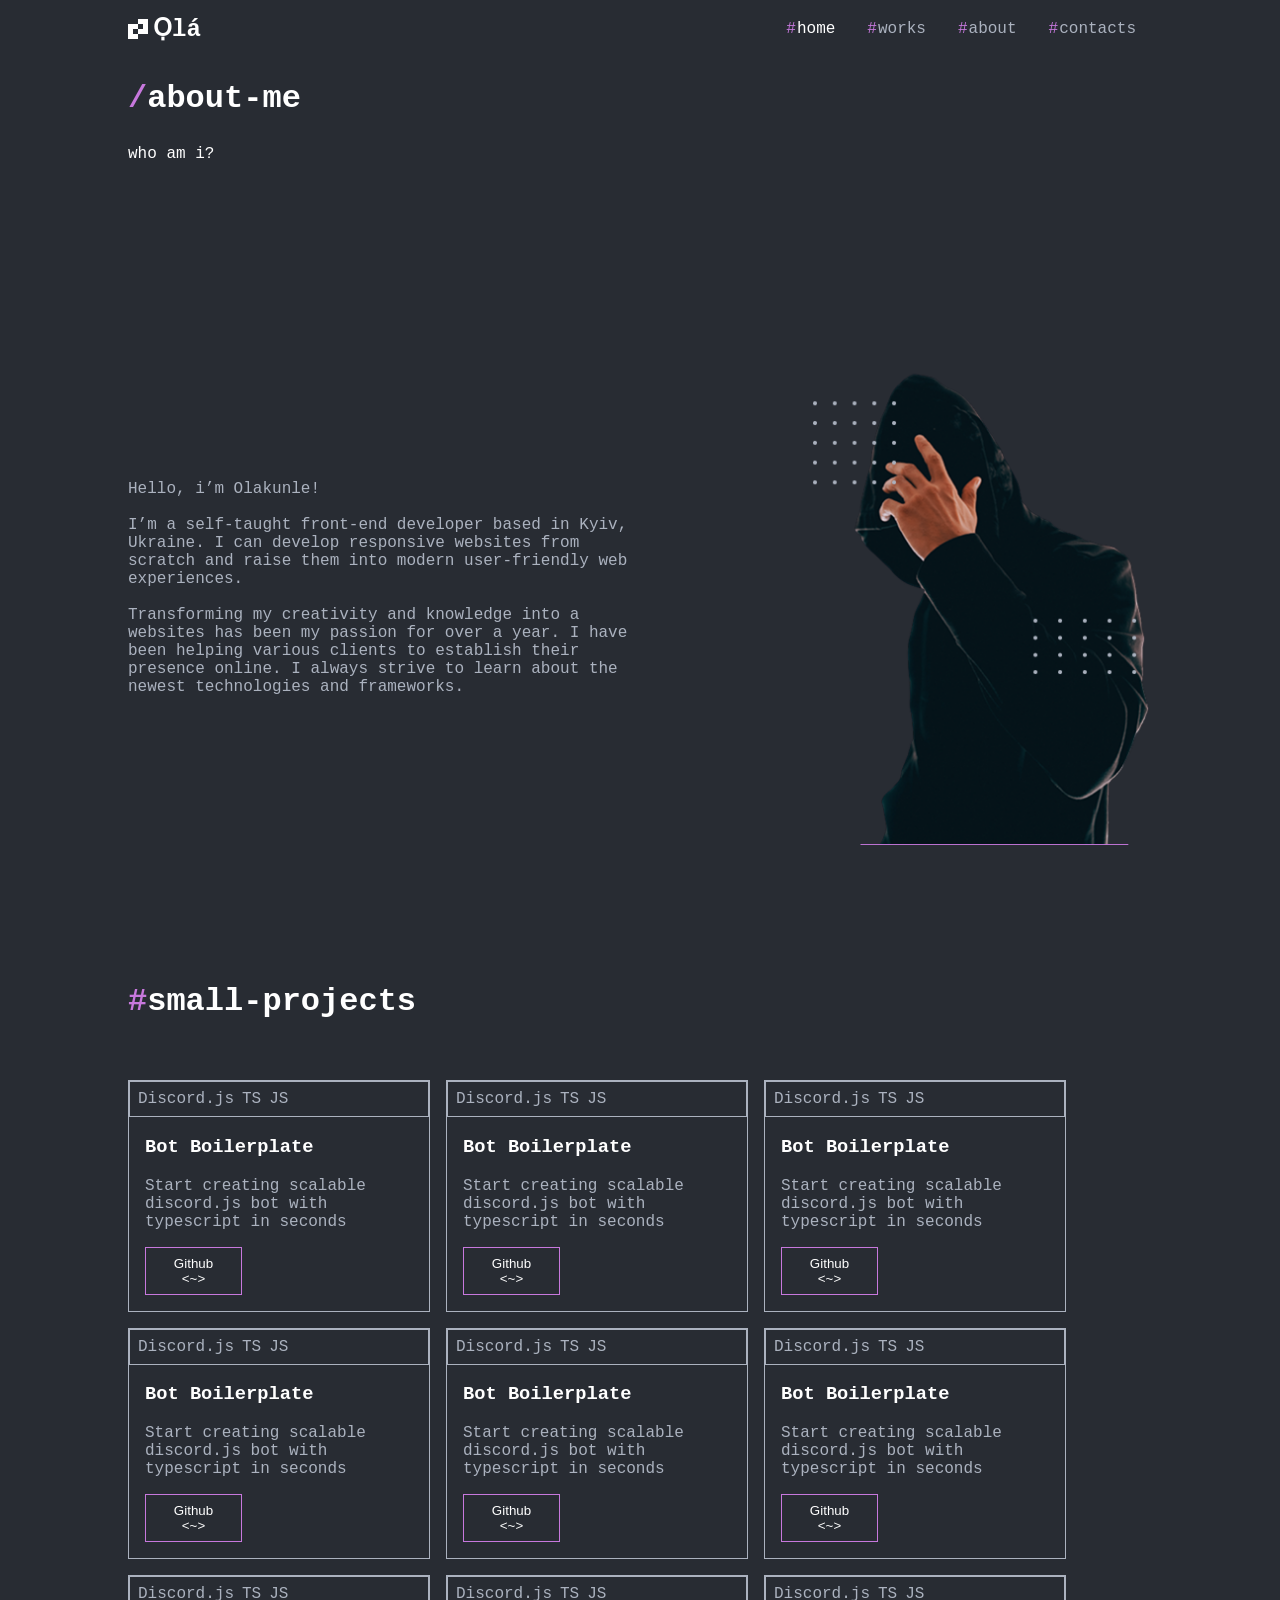
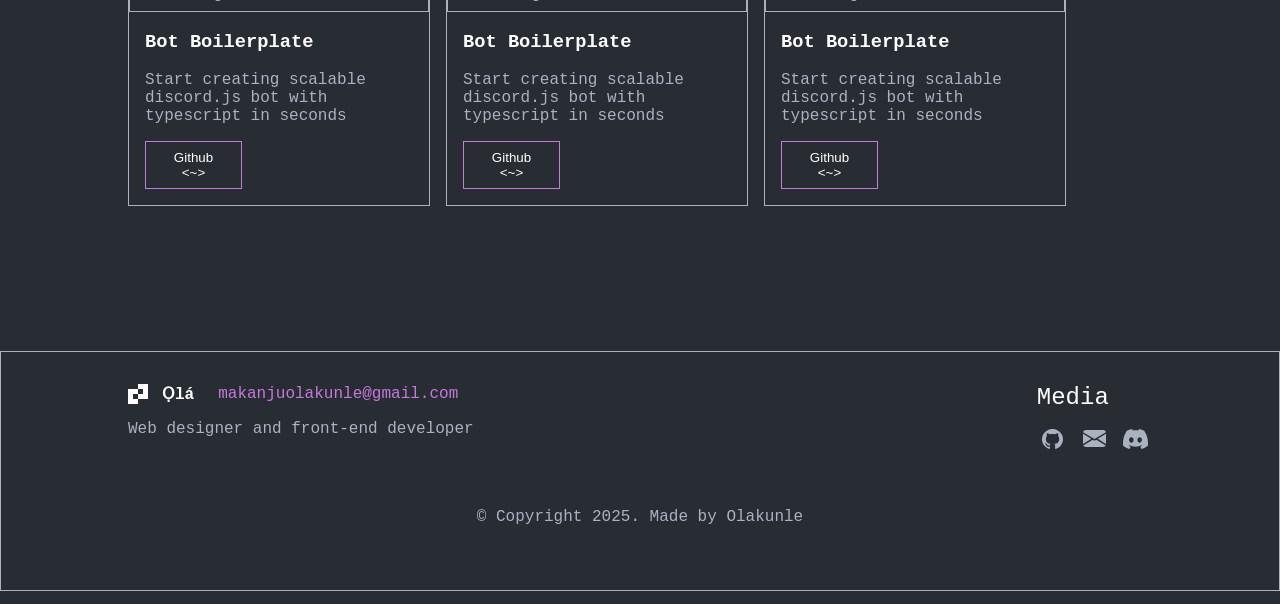
==== about.html @ 8b03ff32 "added works, about and contact page respectively" ====
<!DOCTYPE html>
<html lang="en">
<head>
    <meta charset="UTF-8">
    <meta name="viewport" content="width=device-width, initial-scale=1.0">
    <title>My Projects</title>
    <link rel="stylesheet" href="global.css" />
    <link rel="stylesheet" href="theme.css" />
    <link rel="stylesheet" href="style.css" />
</head>
<body>
    <header>
        <nav class="navbar">
            <div class="logo-wrapper">
                <img src="assets/logo.svg" alt="website-logo" class="logo-img"/>
                <h1 class="logo">Ọlá</h1>
            </div>
            <ul class="nav-list">
                <li class="nav-item"><a href="index.html" class="nav-link">home</a></li>
                <li class="nav-item"><a href="works.html" class="nav-link">works</a></li>
                <li class="nav-item"><a href="about.html" class="nav-link">about</a></li>
                <li class="nav-item"><a href="contacts.html" class="nav-link">contacts</a></li>
            </ul>
        </nav>
    </header>
    <main>
        <div class="main-container">
            <section class="projects">
                <div class="works">
                    <h2>about-me</h2>
                    <p>who am i?</p>
                </div>
            </section>
            <section class="about">
                <div class="about-content">
                    <div class="about-text">
                        <p>Hello, i’m Olakunle!
                        <br><br>
                        I’m a self-taught front-end developer based in Kyiv, Ukraine. I can develop responsive websites from scratch and raise them into modern user-friendly web experiences. 
                        <br><br>
                        Transforming my creativity and knowledge into a websites has been my passion for over a year. I have been helping various clients to establish their presence online. I always strive to learn about the newest technologies and frameworks.
                        </p>
                    </div>
                    <img src="assets/about.png" alt="dev image" />
                </div>
            </section>
            <section class="skills">
                <div class="completed-projects-header">
                    <h2>small-projects</h2>
                </div>
                <div class="skills-content">
                    <div class="small-skills-cards">
                        <div class="skill-group">
                            <div class="skill-category">
                                <div class="small-category">
                                    <ul>
                                        <li>Discord.js</li>
                                        <li>TS</li>
                                        <li>JS</li>
                                    </ul>
                                </div>
                                <div class="small-category-header">
                                    <h3>Bot Boilerplate</h3>
                                    <p>Start creating scalable discord.js bot with typescript in seconds</p>
                                </div>
                                <div class="project-links-button">
                                    <button><a href="#">Github <~> </a></button>
                                </div>
                            </div>
                        </div>
                        <div class="skill-group">
                            <div class="skill-category">
                                <div class="small-category">
                                    <ul>
                                        <li>Discord.js</li>
                                        <li>TS</li>
                                        <li>JS</li>
                                    </ul>
                                </div>
                                <div class="small-category-header">
                                    <h3>Bot Boilerplate</h3>
                                    <p>Start creating scalable discord.js bot with typescript in seconds</p>
                                </div>
                                <div class="project-links-button">
                                    <button><a href="#">Github <~> </a></button>
                                </div>
                            </div>
                        </div>
                        <div class="skill-group">
                            <div class="skill-category">
                                <div class="small-category">
                                    <ul>
                                        <li>Discord.js</li>
                                        <li>TS</li>
                                        <li>JS</li>
                                    </ul>
                                </div>
                                <div class="small-category-header">
                                    <h3>Bot Boilerplate</h3>
                                    <p>Start creating scalable discord.js bot with typescript in seconds</p>
                                </div>
                                <div class="project-links-button">
                                    <button><a href="#">Github <~> </a></button>
                                </div>
                            </div>
                        </div>
                        <div class="skill-group">
                            <div class="skill-category">
                                <div class="small-category">
                                    <ul>
                                        <li>Discord.js</li>
                                        <li>TS</li>
                                        <li>JS</li>
                                    </ul>
                                </div>
                                <div class="small-category-header">
                                    <h3>Bot Boilerplate</h3>
                                    <p>Start creating scalable discord.js bot with typescript in seconds</p>
                                </div>
                                <div class="project-links-button">
                                    <button><a href="#">Github <~> </a></button>
                                </div>
                            </div>
                        </div>
                        <div class="skill-group">
                            <div class="skill-category">
                                <div class="small-category">
                                    <ul>
                                        <li>Discord.js</li>
                                        <li>TS</li>
                                        <li>JS</li>
                                    </ul>
                                </div>
                                <div class="small-category-header">
                                    <h3>Bot Boilerplate</h3>
                                    <p>Start creating scalable discord.js bot with typescript in seconds</p>
                                </div>
                                <div class="project-links-button">
                                    <button><a href="#">Github <~> </a></button>
                                </div>
                            </div>
                        </div>
                        <div class="skill-group">
                            <div class="skill-category">
                                <div class="small-category">
                                    <ul>
                                        <li>Discord.js</li>
                                        <li>TS</li>
                                        <li>JS</li>
                                    </ul>
                                </div>
                                <div class="small-category-header">
                                    <h3>Bot Boilerplate</h3>
                                    <p>Start creating scalable discord.js bot with typescript in seconds</p>
                                </div>
                                <div class="project-links-button">
                                    <button><a href="#">Github <~> </a></button>
                                </div>
                            </div>
                        </div>
                        <div class="skill-group">
                            <div class="skill-category">
                                <div class="small-category">
                                    <ul>
                                        <li>Discord.js</li>
                                        <li>TS</li>
                                        <li>JS</li>
                                    </ul>
                                </div>
                                <div class="small-category-header">
                                    <h3>Bot Boilerplate</h3>
                                    <p>Start creating scalable discord.js bot with typescript in seconds</p>
                                </div>
                                <div class="project-links-button">
                                    <button><a href="#">Github <~> </a></button>
                                </div>
                            </div>
                        </div>
                        <div class="skill-group">
                            <div class="skill-category">
                                <div class="small-category">
                                    <ul>
                                        <li>Discord.js</li>
                                        <li>TS</li>
                                        <li>JS</li>
                                    </ul>
                                </div>
                                <div class="small-category-header">
                                    <h3>Bot Boilerplate</h3>
                                    <p>Start creating scalable discord.js bot with typescript in seconds</p>
                                </div>
                                <div class="project-links-button">
                                    <button><a href="#">Github <~> </a></button>
                                </div>
                            </div>
                        </div>
                        <div class="skill-group">
                            <div class="skill-category">
                                <div class="small-category">
                                    <ul>
                                        <li>Discord.js</li>
                                        <li>TS</li>
                                        <li>JS</li>
                                    </ul>
                                </div>
                                <div class="small-category-header">
                                    <h3>Bot Boilerplate</h3>
                                    <p>Start creating scalable discord.js bot with typescript in seconds</p>
                                </div>
                                <div class="project-links-button">
                                    <button><a href="#">Github <~> </a></button>
                                </div>
                            </div>
                        </div>
                    </div>
                </div>
            </section>
        </div>
    </main>
    <footer>
        <div class="footer-container">
            <div class="footer-content">
                <div class="footer-info">
                    <div class="footer-logo-wrapper">
                        <div class="footer-logo">
                            <img src="assets/logo.svg" alt="site logo" class="logo-img" />
                            <h4>Ọlá</h4>
                        </div>
                        <a href="mailto:makanjuolakunle@gmail.com">makanjuolakunle@gmail.com</a>
                    </div>
                    <p>Web designer and front-end developer</p>
                </div>
                <div class="footer-media">
                    <h3>Media</h3>
                    <a href="https://github.com/Macrichie"><img src="assets/Github.svg" alt="github image" /></a>
                    <a href="mailto:makanjuolakunle@gmail.com"><img src="assets/Email.svg" alt="email image" /></a>
                    <a href="https://discord.com/Ola#4477"><img src="assets/Discord.svg" alt="discord image" /></a>
                </div>
            </div>
            <p class="copyright">© Copyright 2025. Made by Olakunle</p>
        </div>
    </footer>
</body>
</html>
---- global.css ----
body {
    font-family: "Fira Code", monospace;
    margin: 0;
    background-color: var(--background);
}

h1, h2, h3, h4, h5, h6 {
    color: var(--white);
}

h2 {
    font-size: 32px;
}

p {
    color: var(--gray);
}

ul {
    list-style: none;
}

button {
    background-color: transparent;
    border: 1px solid var(--primary);
    color: var(--white);
    padding: 8px 16px;
    cursor: pointer;
    transition: background-color 0.5s ease;
}

button:hover {
    background-color: var(--primary);
}

a { 
    color: var(--white);
    text-decoration: none;
}
---- theme.css ----
:root {
    --primary: #C778DD;
    --gray: #ABB2BF;
    --background: #282C33;
    --white: #FFFFFF;
}
---- style.css ----
header {
    position: fixed; /* Sticks to the viewport */
    top: 0;          /* Positions at the top */
    width: 100%;     /* Full width */
    z-index: 100;    /* Ensures it's on top */
    background-color: var(--background); /* maintain the background-color */
    height: 60px;
    padding-top: 14px; 
}

section-header {
    padding-top: 32px;
    padding-bottom: 8px;
}

.navbar {
    display: flex;
    justify-content: space-between;
    align-items: center;
    max-width: 1024px;
    margin: 0 auto;
}

.logo-wrapper {
    display: flex;
    align-items: center;
}

.logo-img {
    width: 20px;
    height: 20px;
    margin-right: 5px;
}

.logo {
    margin: 0;
    font-size: 24px;
}

.nav-list {
    margin: 0;
    padding: 0;
    display: flex;
}

.nav-item {
    margin: 0 16px;
}

.nav-link {
    color: var(--gray);
    text-decoration: none;
}

.nav-link[href="index.html"] {
    color: var(--white);
}

.nav-link::before {
    content: '#';
    color: var(--primary);
    margin-right: 1px;
}

.main-container {
    max-width: 1024px;
    margin: 0 auto;
    display: flex;
    flex-direction: column;
    gap: 112px;
}

.hero {
    display: flex;
    justify-content: space-around;
    align-items: center;
    gap: 18px;
    margin-top: 62px;
}

.hero-content {
    flex: 1;
}

.hero-content h2 {
    font-size: 32px;
}

.hero-content span {
    color: var(--primary);
}

.hero-content p {
    font-size: 24px;
}



.hero-image {
    display: flex;
    flex-direction: column;
    align-items: center;
}


.purple-square {
    width: 16px;
    height: 16px;
    background-color: var(--primary);
}

.portfolio-note-wrapper {
    display: flex;
    align-items: center;
    gap: 10px;
    border: 1px solid var(--gray);
    padding: 8px;
    width: 402px;
}

.portfolio-note {
    font-size: 16px;
    margin: 0;
}

.portfolio-note span{
    color: var(--white);
    font-weight: bold;
}


/* Quote Section */

.quote {
    text-align: center;
    border: 1px solid var(--gray);
    margin: 0 auto;
    position: relative;
}

.quote blockquote {
    color: var(--white);
    font-size: 24px;
    padding: 32px;
    margin: 0;
}

.quote blockquote::before, .quote blockquote::after {
    content: '"';
    position: absolute;
    color: var(--gray);
    font-style: italic;
    top: -20px;
    font-size: 56px;
    font-weight: bold;
    background-image: linear-gradient(var(--background), var(--background));
    background-size: 100% 45%;
    background-repeat: no-repeat;
}

.quote blockquote::before {
    top: -20px;
    left: 20px;
}

.quote blockquote::after {
    top: 73px;
    right: 20px;
}

.quote figcaption {
    position: absolute;
    color: var(--gray);
    font-size: 24px;
    padding: 16px;
    border: 1px solid var(--gray);
    border-top: none;
    right: -1px;
}


/* Social links */

.social-links {
    position: fixed;
    display: flex;
    flex-direction: column;
    align-items: center;
    justify-content: center;
    left: 17px;
    top: 0;
    gap: 8px;
}

.social-links-line {
    width: 1px;
    height: 191px;
    background-color: var(--gray);
}

.social-links ul {
    margin: 0;
    padding: 0;
    display: flex;
    flex-direction: column;
    gap: 8px;
}

/* Projects Section */

.projects {
    display: flex;
    flex-direction: column;
}

.section-header {
    display: flex;
    justify-content: space-between;
    align-items: center;
}

.section-header h2 {
    position: relative;
}

.section-header h2::before {
    content: "#";
    color: var(--primary);
}


.section-header h2::after {
    content: "";
    background-color: var(--primary);
    width: 500px;
    height: 1px;
    position: absolute;
    right: -16px;
    top: 50%;
    transform: translate(100%, -50%);
}

.section-header a {
    color: var(--white);
    text-decoration: underline;
}

.project-cards {
    display: grid;
    grid-template-columns: repeat(3, 1fr);
    gap: 16px;
    align-items: start;
}

.project-card, .project-card img {
    border: 1px solid var(--gray);
}

.project-cards ul {
    display: flex;
    flex-wrap: wrap;
    gap: 8px;
    color: var(--gray);
    border-bottom: 1px solid var(--gray);
    margin: 0;
    padding: 8px;
}

.project-info {
    padding: 16px;
    display: flex;
    flex-direction: column;
    gap: 16px;
}

.project-info h3 {
    font-size: 24px;
    margin: 0;
}

.project-info p {
    margin: 0;
}


/* Skills */
.skills {
    display: flex;
    flex-direction: column;
    gap: 12px;
}

.skills-content {
    display: flex;
    justify-content: space-between;
}

.skills-cards {
    display: flex;
    gap: 16px;
}

.skill-group {
    display: flex;
    flex-direction: column;
    gap: 16px;
}

.skill-category {
    border: 1px solid var(--gray);
    max-width: 300px;
    min-width: 200px;
}

.skill-category h4 {
    margin: 0;
    padding: 8px;
    border: 1px solid var(--gray);
}

.skill-category ul {
    display: flex;
    flex-wrap: wrap;
    padding: 8px;
    gap: 8px;
    color: var(--gray);
    margin: 0;
}

/* About section */
.about-content {
    display: flex;
    align-items: center;
    justify-content: space-between;
}

.about-text {
    max-width: 515px;
}

.about-text p {
    margin-bottom: 27px;
}

.about-content img {
    max-width: 339px;
    animation:  upAndDownAnimation 4s ease-in-out infinite;
}

@keyframes upAndDownAnimation {
    0%, 100% {
        transform: translateY(0);
    }
    50% {
        transform: translateY(-20px);
    }
}


/* Contact section */

.contact-content {
    display: flex;
    justify-content: space-between;
    margin-top: 45px;
}

.contact-content p {
    max-width: 505px;
    margin-top: 0;
}

.contacts-card {
    border: 1px solid var(--gray);
    padding: 16px;
}

.contacts-card h4 {
    margin-top: 0;
    margin-bottom: 16px;
    font-weight: 600;
}

.contact {
    color: var(--gray);
    display: flex;
    gap: 9px;
    align-items: center;
    margin-bottom: 8px;
}

/* Footer section */

footer {
    border: 1px solid var(--gray);
    padding: 32px 0;
    margin-top: 145px;
}

.footer-container {
    max-width: 1024px;
    margin: 0 auto;
}

.footer-content {
    display: flex;
    justify-content: space-between;
}

.footer-logo {
    display: flex;
    align-items: center;
    gap: 9px;
}

.footer-logo h4 {
    margin: 0;
}

.footer-logo-wrapper {
    display: flex;
    align-items: center;
    gap: 24px;
}

.footer-logo-wrapper  a {
    color: var(--primary);
    transition: color 0.5s ease-in;
}

.footer-logo-wrapper  a:hover {
    color: var(--white);
    font-weight: 500;
}

.footer-media h3 {
    margin-bottom: 12px;
    margin-top: 0;
    font-size: 24px;
    font-weight: 500;
}

.copyright {
    text-align: center;
    margin: 48px 0 32px 0;
}


/* Works page */
.works {
    display: flex;
    flex-direction: column;
    gap: 14px;
    margin-top: 53px;
}

.works h2 {
    margin-bottom: 14px;
}

.works h2::before {
    content: "/";
    color: var(--primary);
}

.works p {
    font-size: 16px;
    color: var(--white);
    margin-top: 0;
    margin-bottom: 68px;
}

.completed-projects-header h2 {
    margin-bottom: 48px;
}

.completed-projects-header h2::before {
    content: "#";
    color: var(--primary);
}

.small-category {
    max-width: 300px;
    min-width: 200px;
}
.small-category ul {
    display: flex;
    flex-wrap: wrap;
    padding: 8px;
    gap: 8px;
    color: var(--gray);
    margin: 0;
    border: 1px solid var(--gray);
}

.small-category-header {
    margin: 16px;
    max-width: 300px;
    min-width: 200px;
}

.small-category-header h4{
    color: var(--white);
    margin: 0;
    padding: 8px;
    font-size: 24px;
}

.project-links-button {
    margin: 16px 187px 16px 16px;
    display: flex;
    justify-content: space-between;
    align-items: center;
}

.small-skills-cards {
    display: grid;
    grid-template-columns: repeat(3, 1fr);
    gap: 16px;
    align-items: start;
}


/* About Page */
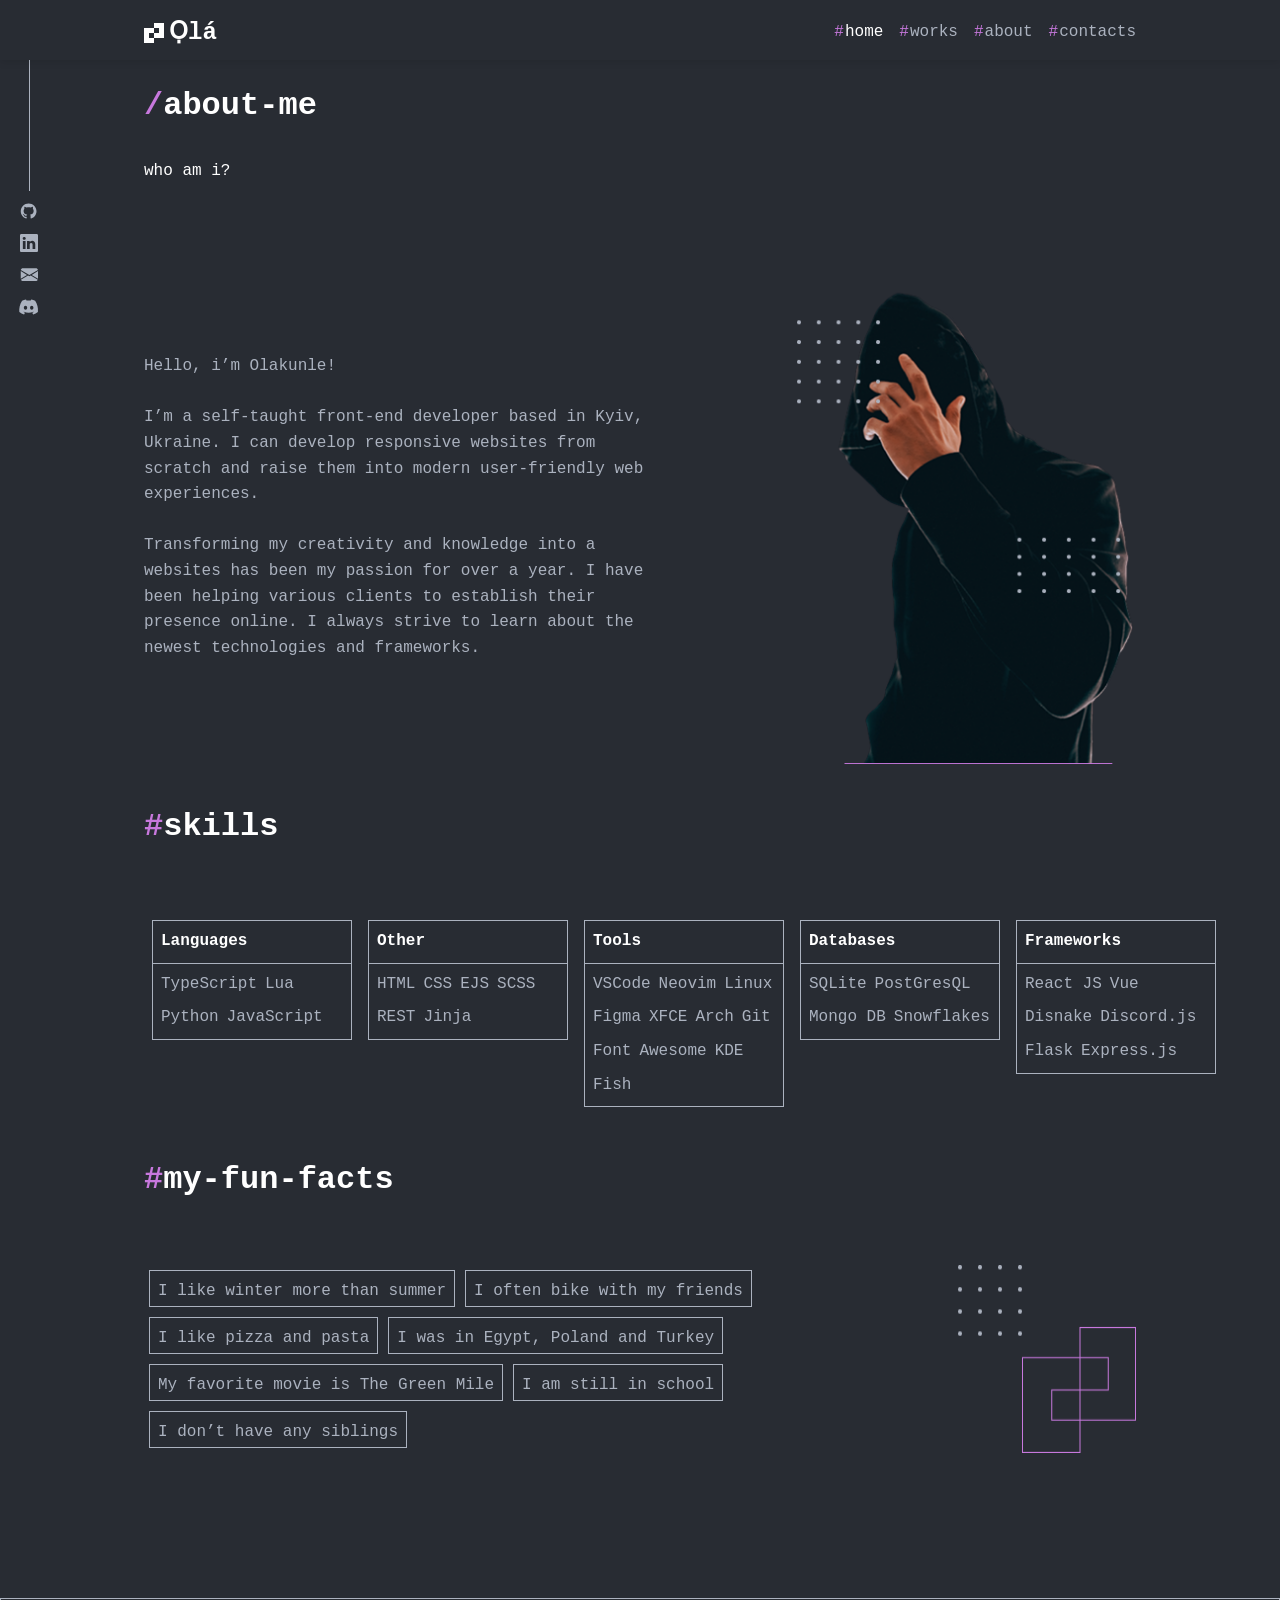
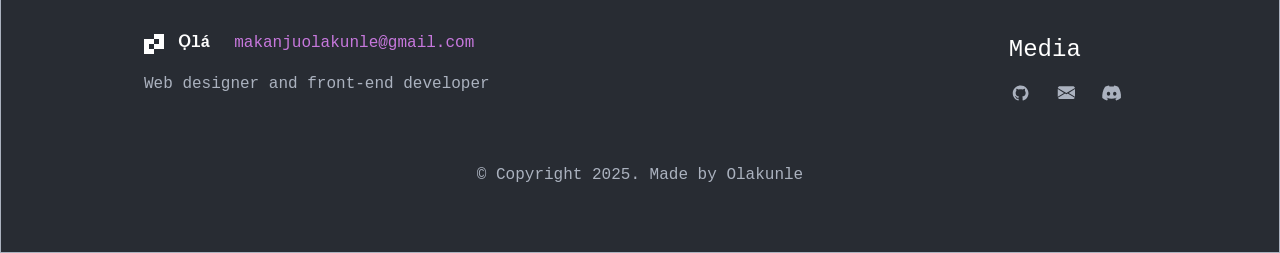
==== commit ea8d35f5: "Completed works, about, contacts page and their respective CSS." ====
--- a/about.html
+++ b/about.html
@@ -23,8 +23,17 @@
             </ul>
         </nav>
     </header>
+    <div class="social-links">
+        <div class="social-links-line"></div>
+        <ul>
+            <li><a href="#"><img src="assets/Github.svg" alt="Github icon" /></a></li>
+            <li><a href="#"><img src="assets/Linkedin.svg" alt="Github icon" /></a></li>
+            <li><a href="#"><img src="assets/Email.svg" alt="Github icon" /></a></li>
+            <li><a href="#"><img src="assets/Discord.svg" alt="Discord icon" /></a></li>
+        </ul>
+    </div>
     <main>
-        <div class="main-container">
+        <div class="about-main-container">
             <section class="projects">
                 <div class="works">
                     <h2>about-me</h2>
@@ -46,173 +55,106 @@
             </section>
             <section class="skills">
                 <div class="completed-projects-header">
-                    <h2>small-projects</h2>
+                    <h2>skills</h2>
                 </div>
-                <div class="skills-content">
-                    <div class="small-skills-cards">
+                <div class="about-skills-content">
+                    <div class="about-skills-cards">
                         <div class="skill-group">
-                            <div class="skill-category">
-                                <div class="small-category">
-                                    <ul>
-                                        <li>Discord.js</li>
-                                        <li>TS</li>
-                                        <li>JS</li>
-                                    </ul>
-                                </div>
-                                <div class="small-category-header">
-                                    <h3>Bot Boilerplate</h3>
-                                    <p>Start creating scalable discord.js bot with typescript in seconds</p>
-                                </div>
-                                <div class="project-links-button">
-                                    <button><a href="#">Github <~> </a></button>
-                                </div>
+                            <div class="about-skill-category">
+                                <h4>Languages</h4>
+                                <ul>
+                                    <li>TypeScript</li>
+                                    <li>Lua</li>
+                                    <li>Python</li>
+                                    <li>JavaScript</li>
+                                </ul>
                             </div>
                         </div>
                         <div class="skill-group">
-                            <div class="skill-category">
-                                <div class="small-category">
-                                    <ul>
-                                        <li>Discord.js</li>
-                                        <li>TS</li>
-                                        <li>JS</li>
-                                    </ul>
-                                </div>
-                                <div class="small-category-header">
-                                    <h3>Bot Boilerplate</h3>
-                                    <p>Start creating scalable discord.js bot with typescript in seconds</p>
-                                </div>
-                                <div class="project-links-button">
-                                    <button><a href="#">Github <~> </a></button>
-                                </div>
+                            <div class="about-skill-category">
+                                <h4>Other</h4>
+                                <ul>
+                                    <li>HTML</li>
+                                    <li>CSS</li>
+                                    <li>EJS</li>
+                                    <li>SCSS</li>
+                                    <li>REST</li>
+                                    <li>Jinja</li>
+                                </ul>
                             </div>
                         </div>
                         <div class="skill-group">
-                            <div class="skill-category">
-                                <div class="small-category">
-                                    <ul>
-                                        <li>Discord.js</li>
-                                        <li>TS</li>
-                                        <li>JS</li>
-                                    </ul>
-                                </div>
-                                <div class="small-category-header">
-                                    <h3>Bot Boilerplate</h3>
-                                    <p>Start creating scalable discord.js bot with typescript in seconds</p>
-                                </div>
-                                <div class="project-links-button">
-                                    <button><a href="#">Github <~> </a></button>
-                                </div>
+                            <div class="about-skill-category">
+                                <h4>Tools</h4>
+                                <ul>
+                                    <li>VSCode</li>
+                                    <li>Neovim</li>
+                                    <li>Linux</li>
+                                    <li>Figma</li>
+                                    <li>XFCE</li>
+                                    <li>Arch</li>
+                                    <li>Git</li>
+                                    <li>Font</li>
+                                    <li>Awesome</li>
+                                    <li>KDE</li>
+                                    <li>Fish</li>
+                                </ul>
                             </div>
                         </div>
                         <div class="skill-group">
-                            <div class="skill-category">
-                                <div class="small-category">
-                                    <ul>
-                                        <li>Discord.js</li>
-                                        <li>TS</li>
-                                        <li>JS</li>
-                                    </ul>
-                                </div>
-                                <div class="small-category-header">
-                                    <h3>Bot Boilerplate</h3>
-                                    <p>Start creating scalable discord.js bot with typescript in seconds</p>
-                                </div>
-                                <div class="project-links-button">
-                                    <button><a href="#">Github <~> </a></button>
-                                </div>
+                            <div class="about-skill-category">
+                                <h4>Databases</h4>
+                                <ul>
+                                    <li>SQLite</li>
+                                    <li>PostGresQL</li>
+                                    <li>Mongo DB</li>
+                                    <li>Snowflakes</li>
+                                </ul>
                             </div>
                         </div>
                         <div class="skill-group">
-                            <div class="skill-category">
-                                <div class="small-category">
-                                    <ul>
-                                        <li>Discord.js</li>
-                                        <li>TS</li>
-                                        <li>JS</li>
-                                    </ul>
-                                </div>
-                                <div class="small-category-header">
-                                    <h3>Bot Boilerplate</h3>
-                                    <p>Start creating scalable discord.js bot with typescript in seconds</p>
-                                </div>
-                                <div class="project-links-button">
-                                    <button><a href="#">Github <~> </a></button>
-                                </div>
-                            </div>
-                        </div>
-                        <div class="skill-group">
-                            <div class="skill-category">
-                                <div class="small-category">
-                                    <ul>
-                                        <li>Discord.js</li>
-                                        <li>TS</li>
-                                        <li>JS</li>
-                                    </ul>
-                                </div>
-                                <div class="small-category-header">
-                                    <h3>Bot Boilerplate</h3>
-                                    <p>Start creating scalable discord.js bot with typescript in seconds</p>
-                                </div>
-                                <div class="project-links-button">
-                                    <button><a href="#">Github <~> </a></button>
-                                </div>
-                            </div>
-                        </div>
-                        <div class="skill-group">
-                            <div class="skill-category">
-                                <div class="small-category">
-                                    <ul>
-                                        <li>Discord.js</li>
-                                        <li>TS</li>
-                                        <li>JS</li>
-                                    </ul>
-                                </div>
-                                <div class="small-category-header">
-                                    <h3>Bot Boilerplate</h3>
-                                    <p>Start creating scalable discord.js bot with typescript in seconds</p>
-                                </div>
-                                <div class="project-links-button">
-                                    <button><a href="#">Github <~> </a></button>
-                                </div>
-                            </div>
-                        </div>
-                        <div class="skill-group">
-                            <div class="skill-category">
-                                <div class="small-category">
-                                    <ul>
-                                        <li>Discord.js</li>
-                                        <li>TS</li>
-                                        <li>JS</li>
-                                    </ul>
-                                </div>
-                                <div class="small-category-header">
-                                    <h3>Bot Boilerplate</h3>
-                                    <p>Start creating scalable discord.js bot with typescript in seconds</p>
-                                </div>
-                                <div class="project-links-button">
-                                    <button><a href="#">Github <~> </a></button>
-                                </div>
-                            </div>
-                        </div>
-                        <div class="skill-group">
-                            <div class="skill-category">
-                                <div class="small-category">
-                                    <ul>
-                                        <li>Discord.js</li>
-                                        <li>TS</li>
-                                        <li>JS</li>
-                                    </ul>
-                                </div>
-                                <div class="small-category-header">
-                                    <h3>Bot Boilerplate</h3>
-                                    <p>Start creating scalable discord.js bot with typescript in seconds</p>
-                                </div>
-                                <div class="project-links-button">
-                                    <button><a href="#">Github <~> </a></button>
-                                </div>
+                            <div class="about-skill-category">
+                                <h4>Frameworks</h4>
+                                <ul>
+                                    <li>React JS</li>
+                                    <li>Vue</li>
+                                    <li>Disnake</li>
+                                    <li>Discord.js</li>
+                                    <li>Flask</li>
+                                    <li>Express.js</li>
+                                </ul>
                             </div>
                         </div>
                     </div>
+                </div>
+                <div class="completed-projects-header">
+                    <h2>my-fun-facts</h2>
+                </div>
+                <div class="about-funfacts-section">
+                    <div class="about-funfacts-cards">
+                        <div class="about-fun-facts">
+                            <p>I like winter more than summer</p>
+                        </div>
+                        <div class="about-fun-facts">
+                            <p>I often bike with my friends</p>
+                        </div>
+                        <div class="about-fun-facts">
+                            <p>I like pizza and pasta</p>
+                        </div>
+                        <div class="about-fun-facts">
+                            <p>I was in Egypt, Poland and Turkey</p>
+                        </div>
+                        <div class="about-fun-facts">
+                            <p>My favorite movie is The Green Mile</p>
+                        </div>
+                        <div class="about-fun-facts">
+                            <p>I am still in school</p>
+                        </div>
+                        <div class="about-fun-facts">
+                            <p>I don’t have any siblings</p>
+                        </div>
+                    </div>
+                    <img src="assets/fun-facts.png" alt="square image" >
                 </div>
             </section>
         </div>
--- a/global.css
+++ b/global.css
@@ -1,7 +1,13 @@
+* {
+    box-sizing: border-box;
+}
+
 body {
     font-family: "Fira Code", monospace;
     margin: 0;
     background-color: var(--background);
+    color: var(--gray);
+    line-height: 1.6;
 }
 
 h1, h2, h3, h4, h5, h6 {
@@ -26,14 +32,36 @@
     color: var(--white);
     padding: 8px 16px;
     cursor: pointer;
-    transition: background-color 0.5s ease;
+    transition: all 0.3s ease;
+    font-family: "Fira Code", monospace;
+    font-size: 16px;
 }
 
 button:hover {
     background-color: var(--primary);
+    transform: translateY(-2px);
+}
+
+button:active {
+    transform: translateY(0);
+}
+
+button:focus {
+    outline: 2px solid var(--primary);
+    outline-offset: 2px;
 }
 
 a { 
     color: var(--white);
     text-decoration: none;
+    transition: color 0.3s ease;
+}
+
+a:hover {
+    color: var(--primary);
+}
+
+a:focus {
+    outline: 2px solid var(--primary);
+    outline-offset: 2px;
 }
--- a/style.css
+++ b/style.css
@@ -1,14 +1,15 @@
 header {
-    position: fixed; /* Sticks to the viewport */
-    top: 0;          /* Positions at the top */
-    width: 100%;     /* Full width */
-    z-index: 100;    /* Ensures it's on top */
-    background-color: var(--background); /* maintain the background-color */
+    position: fixed;
+    top: 0;
+    width: 100%;
+    z-index: 100;
+    background-color: var(--background);
     height: 60px;
-    padding-top: 14px; 
-}
-
-section-header {
+    padding-top: 14px;
+    box-shadow: 0 2px 8px rgba(0, 0, 0, 0.1);
+}
+
+.section-header {
     padding-top: 32px;
     padding-bottom: 8px;
 }
@@ -19,6 +20,18 @@
     align-items: center;
     max-width: 1024px;
     margin: 0 auto;
+    padding: 0 16px;
+}
+
+@media (max-width: 768px) {
+    .navbar {
+        flex-wrap: wrap;
+    }
+    
+    .nav-list {
+        flex-wrap: wrap;
+        gap: 8px;
+    }
 }
 
 .logo-wrapper {
@@ -41,15 +54,22 @@
     margin: 0;
     padding: 0;
     display: flex;
-}
-
-.nav-item {
+    gap: 16px;
+}
+
+/* .nav-item {
     margin: 0 16px;
-}
+} */
 
 .nav-link {
     color: var(--gray);
     text-decoration: none;
+    transition: color 0.3s ease;
+    position: relative;
+}
+
+.nav-link:hover {
+    color: var(--white);
 }
 
 .nav-link[href="index.html"] {
@@ -68,6 +88,13 @@
     display: flex;
     flex-direction: column;
     gap: 112px;
+    padding: 0 16px;
+}
+
+@media (max-width: 768px) {
+    .main-container {
+        gap: 64px;
+    }
 }
 
 .hero {
@@ -78,12 +105,34 @@
     margin-top: 62px;
 }
 
+@media (max-width: 768px) {
+    .hero {
+        flex-direction: column;
+        text-align: center;
+    }
+    
+    .hero-image {
+        margin-top: 32px;
+    }
+}
+
 .hero-content {
     flex: 1;
 }
 
 .hero-content h2 {
     font-size: 32px;
+    line-height: 1.2;
+}
+
+@media (max-width: 768px) {
+    .hero-content h2 {
+        font-size: 24px;
+    }
+    
+    .hero-content p {
+        font-size: 18px;
+    }
 }
 
 .hero-content span {
@@ -100,6 +149,12 @@
     display: flex;
     flex-direction: column;
     align-items: center;
+    flex: 1;
+}
+
+.hero-image img {
+    max-width: 100%;
+    height: auto;
 }
 
 
@@ -116,6 +171,13 @@
     border: 1px solid var(--gray);
     padding: 8px;
     width: 402px;
+    max-width: 100%;
+}
+
+@media (max-width: 768px) {
+    .portfolio-note-wrapper {
+        width: 100%;
+    }
 }
 
 .portfolio-note {
@@ -136,6 +198,7 @@
     border: 1px solid var(--gray);
     margin: 0 auto;
     position: relative;
+    max-width: 100%;
 }
 
 .quote blockquote {
@@ -143,6 +206,13 @@
     font-size: 24px;
     padding: 32px;
     margin: 0;
+}
+
+@media (max-width: 768px) {
+    .quote blockquote {
+        font-size: 18px;
+        padding: 24px;
+    }
 }
 
 .quote blockquote::before, .quote blockquote::after {
@@ -176,6 +246,15 @@
     border: 1px solid var(--gray);
     border-top: none;
     right: -1px;
+    background-color: var(--background);
+}
+
+@media (max-width: 768px) {
+    .quote figcaption {
+        position: static;
+        border-top: 1px solid var(--gray);
+        margin-top: 16px;
+    }
 }
 
 
@@ -190,6 +269,13 @@
     left: 17px;
     top: 0;
     gap: 8px;
+    z-index: 50;
+}
+
+@media (max-width: 768px) {
+    .social-links {
+        display: none;
+    }
 }
 
 .social-links-line {
@@ -206,6 +292,107 @@
     gap: 8px;
 }
 
+.social-links ul li a {
+    display: block;
+    transition: transform 0.3s ease;
+}
+
+.social-links ul li a:hover {
+    transform: translateY(-3px);
+}
+
+.social-links ul li a img {
+    width: 24px;
+    height: 24px;
+    display: block;
+}
+
+/* Home page image */
+.front-image {
+  position: absolute;
+  bottom: -10px;      /* pushes image outside container */
+  left: 0%;
+  width: 44px;
+  z-index: 2;
+}
+
+.front-image2 {
+  position: absolute;
+  bottom: -1400px;      /* pushes image outside container */
+  left: 0%;
+  width: 125px;
+  z-index: 1;
+}
+
+.front-image3 {
+  position: absolute;
+  bottom: -1900px;      /* pushes image outside container */
+  left: 0%;
+  width: 115px;
+  z-index: 1;
+}
+
+.front-image4 {
+  position: absolute;
+  bottom: -72px;      /* pushes image outside container */
+  right: 0%;
+  width: 115px;
+  z-index: 1;
+}
+
+.front-image5 {
+  position: absolute;
+  bottom: -1094px;      /* pushes image outside container */
+  right: 0%;
+  width: 103px;
+  z-index: 1;
+}
+
+.front-image6 {
+  position: absolute;
+  bottom: -100px;      /* pushes image outside container */
+  right: 0%;
+  width: 91px;
+  z-index: 1;
+}
+
+/* works page */
+.front-works-image {
+  position: absolute;
+  bottom: -10px;      /* pushes image outside container */
+  left: 0%;
+  width: 30px;
+  z-index: 1;
+  height: 90px;
+}
+
+.front-works-image2 {
+  position: absolute;
+  bottom: -900px;      /* pushes image outside container */
+  left: 0%;
+  width: 60px;
+  height: 105;
+  z-index: 1;
+}
+
+.front-works-image3 {
+  position: absolute;
+  bottom: -400px;      /* pushes image outside container */
+  left: 0%;
+  width: 125px;
+  z-index: 1;
+}
+
+/* Contacts */
+.front-contacts-image3 {
+  position: absolute;
+  bottom: 700px;      /* pushes image outside container */
+  left: 0%;
+  width: 105px;
+  z-index: 1;
+}
+
+
 /* Projects Section */
 
 .projects {
@@ -227,7 +414,6 @@
     content: "#";
     color: var(--primary);
 }
-
 
 .section-header h2::after {
     content: "";
@@ -238,6 +424,19 @@
     right: -16px;
     top: 50%;
     transform: translate(100%, -50%);
+    max-width: calc(100vw - 600px);
+}
+
+@media (max-width: 1200px) {
+    .section-header h2::after {
+        width: 300px;
+    }
+}
+
+@media (max-width: 768px) {
+    .section-header h2::after {
+        display: none;
+    }
 }
 
 .section-header a {
@@ -252,8 +451,35 @@
     align-items: start;
 }
 
-.project-card, .project-card img {
-    border: 1px solid var(--gray);
+@media (max-width: 1024px) {
+    .project-cards {
+        grid-template-columns: repeat(2, 1fr);
+    }
+}
+
+@media (max-width: 768px) {
+    .project-cards {
+        grid-template-columns: 1fr;
+    }
+}
+
+.project-card {
+    border: 1px solid var(--gray);
+    transition: transform 0.3s ease, border-color 0.3s ease;
+    background-color: var(--background);
+}
+
+.project-card:hover {
+    transform: translateY(-4px);
+    border-color: var(--primary);
+}
+
+.project-card img {
+    border: 1px solid var(--gray);
+    width: 100%;
+    height: auto;
+    display: block;
+    object-fit: cover;
 }
 
 .project-cards ul {
@@ -282,6 +508,25 @@
     margin: 0;
 }
 
+.project-links {
+    display: flex;
+    gap: 16px;
+}
+
+.project-links button {
+    margin: 0;
+    white-space: nowrap;
+}
+
+.project-links button a {
+    color: var(--white);
+    text-decoration: none;
+}
+
+.contact-button {
+    margin-top: 24px;
+    font-size: 16px;
+}
 
 /* Skills */
 .skills {
@@ -293,6 +538,18 @@
 .skills-content {
     display: flex;
     justify-content: space-between;
+    gap: 32px;
+}
+
+@media (max-width: 1024px) {
+    .skills-content {
+        flex-direction: column;
+    }
+    
+    .skills-content img {
+        max-width: 100%;
+        height: auto;
+    }
 }
 
 .skills-cards {
@@ -310,12 +567,20 @@
     border: 1px solid var(--gray);
     max-width: 300px;
     min-width: 200px;
+    transition: border-color 0.3s ease;
+}
+
+.skill-category:hover {
+    border-color: var(--primary);
 }
 
 .skill-category h4 {
     margin: 0;
     padding: 8px;
-    border: 1px solid var(--gray);
+    border-bottom: 1px solid var(--gray);
+    border-left: none;
+    border-right: none;
+    border-top: none;
 }
 
 .skill-category ul {
@@ -328,10 +593,27 @@
 }
 
 /* About section */
+
 .about-content {
     display: flex;
     align-items: center;
     justify-content: space-between;
+    gap: 32px;
+}
+
+.about-skills-cards {
+    display: flex;
+    flex-direction: row;
+    align-content: center;
+    justify-content: space-between;
+    margin-right: 5px;
+}
+
+@media (max-width: 768px) {
+    .about-content {
+        flex-direction: column;
+        text-align: center;
+    }
 }
 
 .about-text {
@@ -344,7 +626,9 @@
 
 .about-content img {
     max-width: 339px;
-    animation:  upAndDownAnimation 4s ease-in-out infinite;
+    width: 100%;
+    height: auto;
+    animation: upAndDownAnimation 4s ease-in-out infinite;
 }
 
 @keyframes upAndDownAnimation {
@@ -363,6 +647,13 @@
     display: flex;
     justify-content: space-between;
     margin-top: 45px;
+    gap: 32px;
+}
+
+@media (max-width: 768px) {
+    .contact-content {
+        flex-direction: column;
+    }
 }
 
 .contact-content p {
@@ -373,6 +664,11 @@
 .contacts-card {
     border: 1px solid var(--gray);
     padding: 16px;
+    transition: border-color 0.3s ease;
+}
+
+.contacts-card:hover {
+    border-color: var(--primary);
 }
 
 .contacts-card h4 {
@@ -389,6 +685,12 @@
     margin-bottom: 8px;
 }
 
+.contact img {
+    width: 20px;
+    height: 20px;
+    flex-shrink: 0;
+}
+
 /* Footer section */
 
 footer {
@@ -400,6 +702,14 @@
 .footer-container {
     max-width: 1024px;
     margin: 0 auto;
+    padding: 0 16px;
+}
+
+@media (max-width: 768px) {
+    .footer-content {
+        flex-direction: column;
+        gap: 24px;
+    }
 }
 
 .footer-content {
@@ -440,6 +750,21 @@
     font-weight: 500;
 }
 
+.footer-media a {
+    display: inline-block;
+    margin-right: 12px;
+    transition: transform 0.3s ease;
+}
+
+.footer-media a:hover {
+    transform: translateY(-3px);
+}
+
+.footer-media a img {
+    width: 24px;
+    height: 24px;
+}
+
 .copyright {
     text-align: center;
     margin: 48px 0 32px 0;
@@ -499,18 +824,28 @@
     min-width: 200px;
 }
 
-.small-category-header h4{
+.small-category-header h3 {
     color: var(--white);
     margin: 0;
     padding: 8px;
     font-size: 24px;
 }
 
+.small-category-header p {
+    padding: 0 8px 8px 8px;
+    margin: 0;
+}
+
 .project-links-button {
-    margin: 16px 187px 16px 16px;
-    display: flex;
-    justify-content: space-between;
-    align-items: center;
+    margin: 16px;
+    display: flex;
+    justify-content: flex-start;
+    align-items: center;
+    gap: 16px;
+}
+
+.project-links-button button {
+    margin: 0;
 }
 
 .small-skills-cards {
@@ -520,6 +855,96 @@
     align-items: start;
 }
 
+@media (max-width: 1024px) {
+    .small-skills-cards {
+        grid-template-columns: repeat(2, 1fr);
+    }
+}
+
+@media (max-width: 768px) {
+    .small-skills-cards {
+        grid-template-columns: 1fr;
+    }
+}
+
 
 /* About Page */
 
+.about-main-container {
+    max-width: 1024px;
+    margin: 0 auto;
+    display: flex;
+    flex-direction: column;
+    gap: 10px;
+    padding: 0 16px;
+}
+
+.about-skill-category {
+    border: 1px solid var(--gray);
+    max-width: 300px;
+    min-width: 200px;
+    transition: border-color 0.3s ease;
+    margin: 8px;
+}
+
+.about-skill-category h4 {
+    margin: 0;
+    padding: 8px;
+    border-bottom: 1px solid var(--gray);
+    border-left: none;
+    border-right: none;
+    border-top: none;
+}
+
+.about-skill-category ul {
+    display: flex;
+    flex-wrap: wrap;
+    padding: 8px;
+    gap: 8px;
+    color: var(--gray);
+    margin: 0;
+}
+    
+.about-funfacts-section {
+    display: flex;
+    justify-content: space-between;
+    
+}
+
+.about-funfacts-cards {
+    display: flex;
+    flex-wrap: wrap;
+    align-content: center;
+    margin-right: 156px;
+}
+
+.about-fun-facts {
+    border: 1px solid var(--gray);
+    max-height: 37px;
+    margin: 5px;
+}
+
+.about-fun-facts p{
+    margin: 8px;
+}
+
+
+/* Image optimization */
+img {
+    max-width: 100%;
+    height: auto;
+}
+
+/* Smooth scrolling */
+html {
+    scroll-behavior: smooth;
+}
+
+/* Focus visible for accessibility */
+*:focus-visible {
+    outline: 2px solid var(--primary);
+    outline-offset: 2px;
+}
+
+/* Contacts */
+
